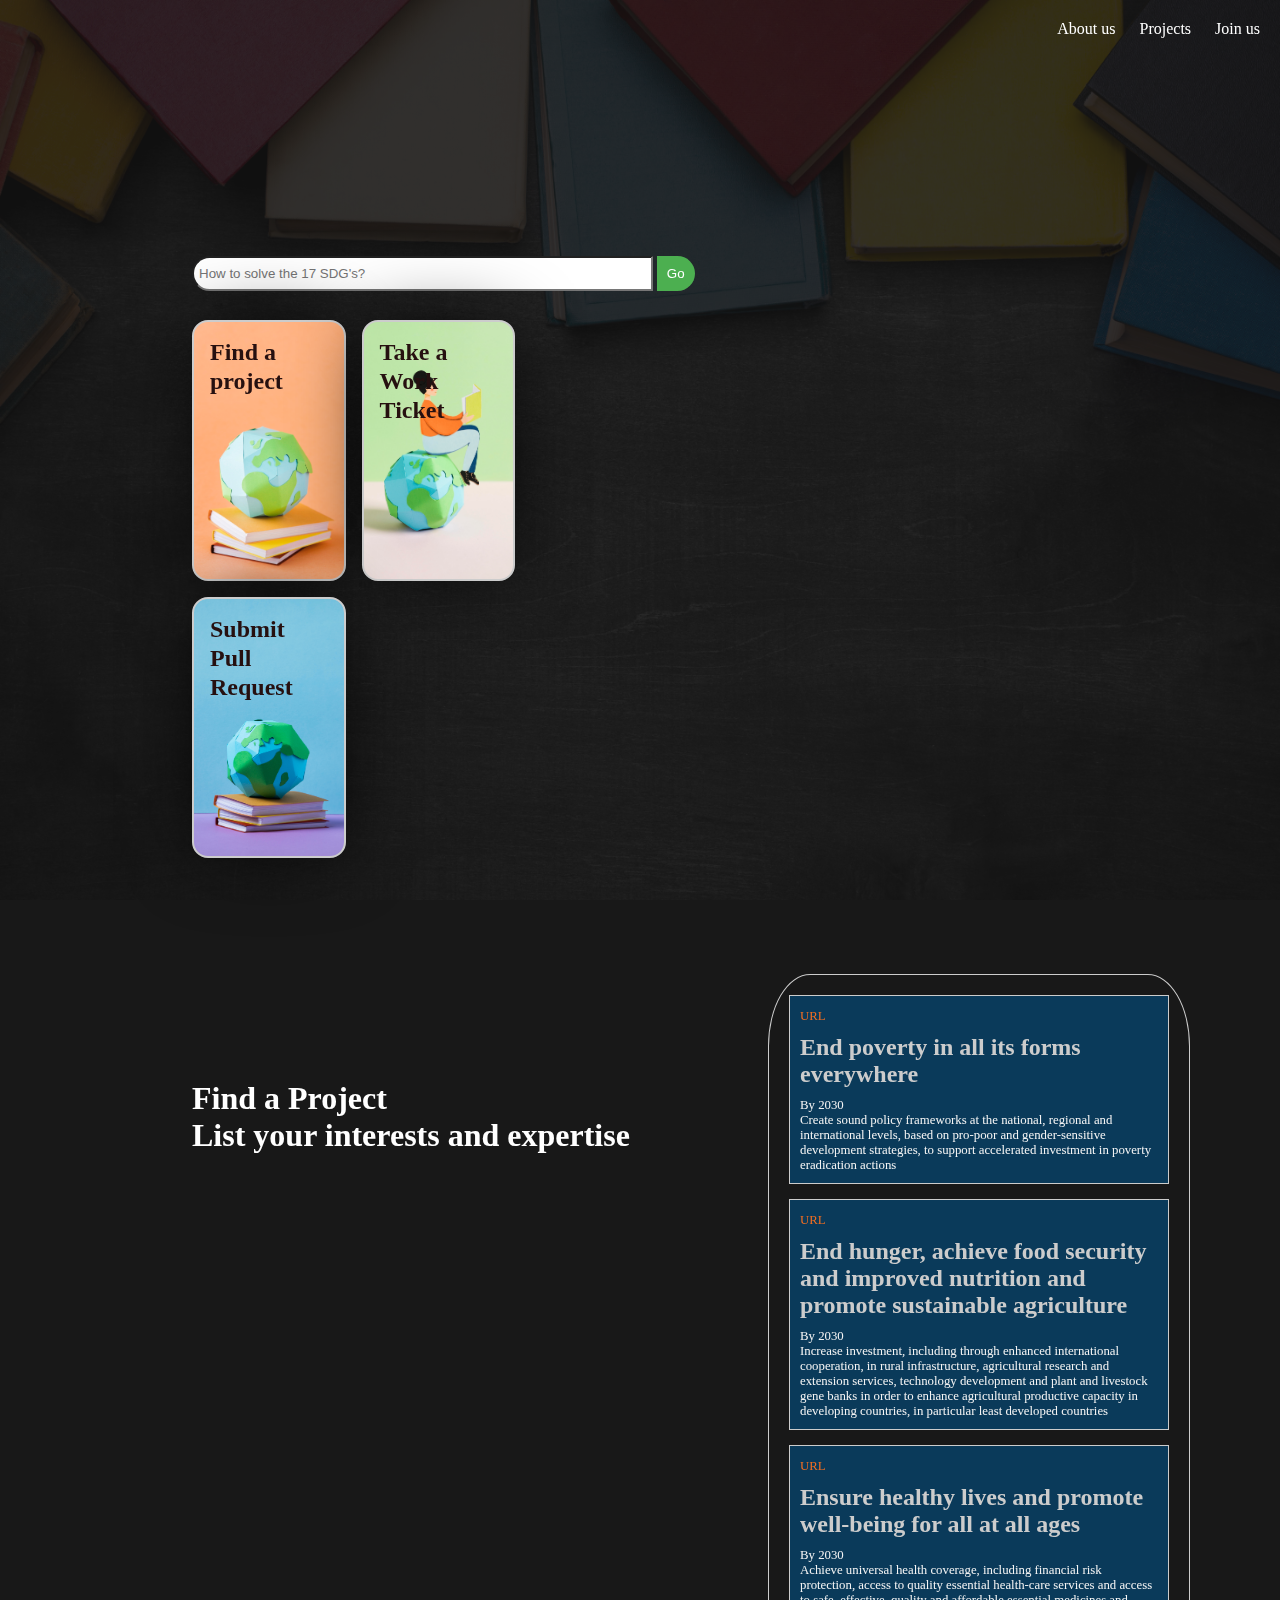
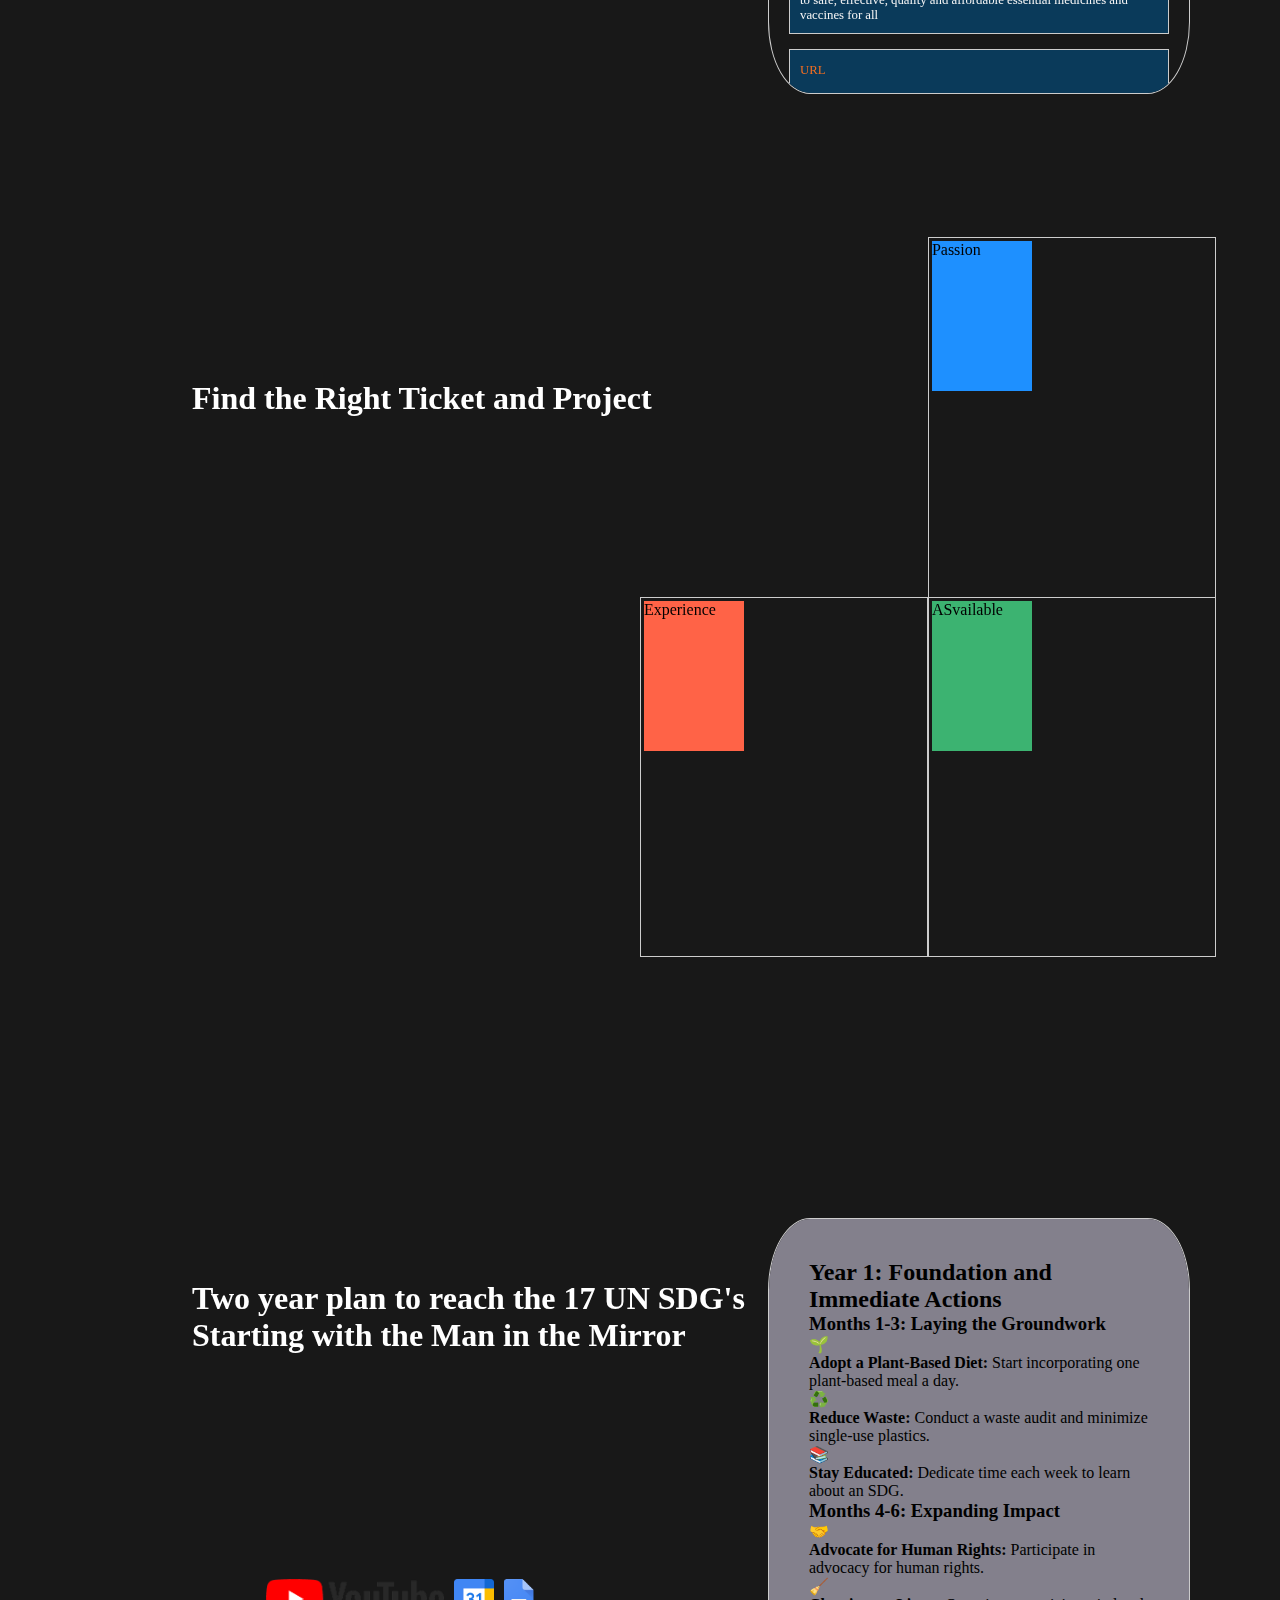
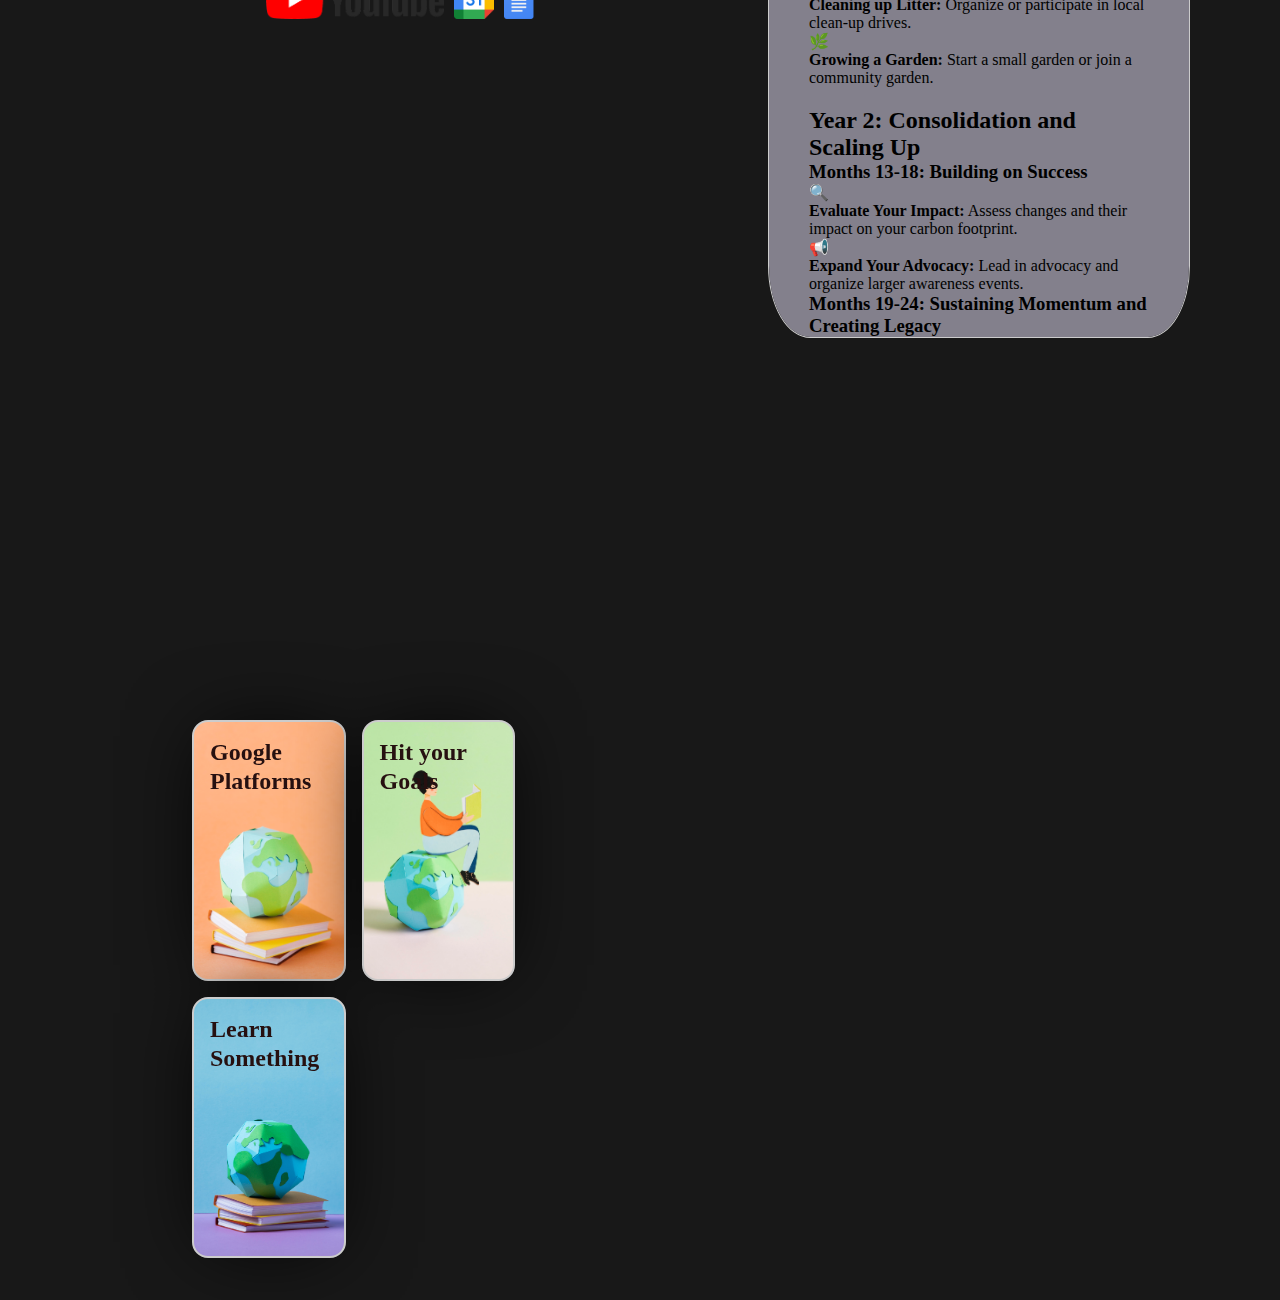
==== index.html @ 5438a2d6 "first draft of website" ====
<!DOCTYPE html>
<html lang="en">
<!-- HEAD STARTS -->

<head>
  <title>Sage</title>
  <!-- META STARTS -->
  <meta charset="utf-8">
  <meta http-equiv="X-UA-Compatible" content="IE=edge">
  <meta name="viewport" content="width=device-width, initial-scale=1, shrink-to-fit=no">
  <meta name="description" content="Daniela Gallegos Dupuis">
  <meta property="og:type" content="website">
  <!-- META ENDS -->
  <!-- FAVICON -->
  <link rel="icon" href="./img/logo.png">
  <!-- STYLES BEGIN -->
  <link rel="stylesheet" href="./styles/homepage.css">

  <!-- for card -->
  <script src="https://ajax.googleapis.com/ajax/libs/jquery/3.4.1/jquery.min.js"></script>
</head>
<!-- HEAD ENDS -->

<body>
  <!---------------------------------------------------------------------------------------------------------------------------------------------->
  <!-------------------------------------- Loader  --------------------------------------------------------------------------------------->
  <!---------------------------------------------------------------------------------------------------------------------------------------------->
  <div id="loader">
    <!-- Loading square for squar.red network -->
    <span class="loader"><span class="loader-inner"></span></span>
    <script>  $("#loader").fadeOut(3333);</script>
  </div>
  <!---------------------------------------------------------------------------------------------------------------------------------------------->
  <!-------------------------------------- Three main pathways  --------------------------------------------------------------------------------------->
  <!---------------------------------------------------------------------------------------------------------------------------------------------->

  <div id="choose_path">
    <div class="header"> 
      <a href="./Content/sdg_4.html">About us</a>
      <a href="./Content/account.html">Projects</a>
      <a target='_blank' href="https://github.com/danigallegdup/GoogleSolutionChallenge24">Join us</a>
    </div>

    <div class="search-container">
      <form id="search-form" action="/search" method="get">
        <input type="search" id="search-input" name="q" placeholder="How to solve the 17 SDG's?">
        <button type="submit" class="search-button">Go</button>
      </form>
    </div>

    <script>
      var stages = ['Second_stage', 'Third_stage', 'Fourth_stage', 'Footer'];
      var currentStage = 0;

      document.getElementById('search-form').addEventListener('submit', function (event) {
        event.preventDefault();
        document.getElementById(stages[currentStage]).scrollIntoView({ behavior: 'smooth' });
        currentStage = (currentStage + 1) % stages.length;
      });
    </script>

<section class="cards-wrapper">
  <div class="card-grid-space">
    <a class="card" href="./Content/Goals.html"
      style="background-image: url(./img/top-view-paper-earth-concept.jpg);">
      <div>
        <h1>Find a project</h1>
        <div class="tags">
        </div>
      </div>
    </a>
  </div>

  <div class="card-grid-space">
    <a class="card" href="./Content/S"
      style="background-image: url(./img/front-view-education-day-concept.jpg );">
      <div>
        <h1>Take a Work Ticket</h1>
        <div class="tags">
        </div>
      </div>
    </a>
  </div>

  <div class="card-grid-space">
    <a class="card" href="./Content/FeelingCurious.html"
      style="background-image: url(./img/environment-education-day-concept.jpg);">
      <div>
        <h1>Submit Pull Request</h1>
        <div class="tags">
        </div>
      </div>
    </a>
  </div>

</section>

  </div>

    <!---------------------------------------------------------------------------------------------------------------------------------------------->
  <!-------------------------------------- Second  main pathways  --------------------------------------------------------------------------------------->
  <!---------------------------------------------------------------------------------------------------------------------------------------------->


  <div id="Second_stage">
    <div class="format_header">
      <h2>Find a Project</h2>
      <h2>List your interests and expertise</h2>
    </div>
   
    <div class="search-results">
      <div class="result-box">
        <a href="https://sdgs.un.org/goals/goal1" class="result-url" target="_blank">URL</a>
        <h2 class="result-title">End poverty in all its forms everywhere</h2>
        <p class="result-date">By 2030</p>
      
        <p class="result-relevance">Create sound policy frameworks at the national, regional and international levels, based on pro-poor and gender-sensitive development strategies, to support accelerated investment in poverty eradication actions</p>
      </div>
      <!-- More result boxes can be added here -->

      <div class="result-box">
        <a href="https://sdgs.un.org/goals/goal2" class="result-url" target="_blank">URL</a>
        <h2 class="result-title">End hunger, achieve food security and improved nutrition and promote sustainable agriculture</h2>
        <p class="result-date">By 2030</p>
      
        <p class="result-relevance">Increase investment, including through enhanced international cooperation, in rural infrastructure, agricultural research and extension services, technology development and plant and livestock gene banks in order to enhance agricultural productive capacity in developing countries, in particular least developed countries</p>
      </div>
      <div class="result-box">
        <a href="https://sdgs.un.org/goals/goal3" class="result-url" target="_blank">URL</a>
        <h2 class="result-title">Ensure healthy lives and promote well-being for all at all ages</h2>
        <p class="result-date">By 2030</p>
      
        <p class="result-relevance">Achieve universal health coverage, including financial risk protection, access to quality essential health-care services and access to safe, effective, quality and affordable essential medicines and vaccines for all</p>
      </div>
      <div class="result-box">
        <a href="https://sdgs.un.org/goals/goal4" class="result-url" target="_blank">URL</a>
        <h2 class="result-title">Ensure inclusive and equitable quality education and promote lifelong learning opportunities for all</h2>
        <p class="result-date">By 2030</p>
      
        <p class="result-relevance">By 2030, eliminate gender disparities in education and ensure equal access to all levels of education and vocational training for the vulnerable, including persons with disabilities, indigenous peoples and children in vulnerable situations</p>
      </div>
      <div class="result-box">
        <a href="https://sdgs.un.org/goals/goal5" class="result-url" target="_blank">URL</a>
        <h2 class="result-title">Achieve gender equality and empower all women and girls</h2>
        <p class="result-date">By 2030</p>
      
        <p class="result-relevance">By 2030, eliminate gender disparities in education and ensure equal access to all levels of education and vocational training for the vulnerable, including persons with disabilities, indigenous peoples and children in vulnerable situations</p>
      </div>
      <div class="result-box">
        <a href="https://sdgs.un.org/goals/goal6" class="result-url" target="_blank">URL</a>
        <h2 class="result-title">Ensure availability and sustainable management of water and sanitation for all</h2>
        <p class="result-date">By 2030</p>
      
        <p class="result-relevance">By 2030, eliminate gender disparities in education and ensure equal access to all levels of education and vocational training for the vulnerable, including persons with disabilities, indigenous peoples and children in vulnerable situations</p>
      </div>
      <div class="result-box">
        <a href="https://sdgs.un.org/goals/goal7" class="result-url" target="_blank">URL</a>
        <h2 class="result-title">Ensure access to affordable, reliable, sustainable and modern energy for all</h2>
        <p class="result-date">By 2030</p>
      
        <p class="result-relevance">By 2030, eliminate gender disparities in education and ensure equal access to all levels of education and vocational training for the vulnerable, including persons with disabilities, indigenous peoples and children in vulnerable situations</p>
      </div>
      <div class="result-box">
        <a href="https://sdgs.un.org/goals/goal8" class="result-url" target="_blank">URL</a>
        <h2 class="result-title">Promote sustained, inclusive and sustainable economic growth, full and productive employment and decent work for all</h2>
        <p class="result-date">By 2030</p>
      
        <p class="result-relevance">By 2030, eliminate gender disparities in education and ensure equal access to all levels of education and vocational training for the vulnerable, including persons with disabilities, indigenous peoples and children in vulnerable situations</p>
      </div>
      <div class="result-box">
        <a href="https://sdgs.un.org/goals/goal9" class="result-url" target="_blank">URL</a>
        <h2 class="result-title">Build resilient infrastructure, promote inclusive and sustainable industrialization and foster innovation</h2>
        <p class="result-date">By 2030</p>
      
        <p class="result-relevance">By 2030, eliminate gender disparities in education and ensure equal access to all levels of education and vocational training for the vulnerable, including persons with disabilities, indigenous peoples and children in vulnerable situations</p>
      </div>
      <div class="result-box">
        <a href="https://sdgs.un.org/goals/goal10" class="result-url" target="_blank">URL</a>
        <h2 class="result-title"> Reduce inequality within and among countries  </h2>
        <p class="result-date">By 2030</p>
      
        <p class="result-relevance">By 2030, eliminate gender disparities in education and ensure equal access to all levels of education and vocational training for the vulnerable, including persons with disabilities, indigenous peoples and children in vulnerable situations</p>
      </div>
      <div class="result-box">
        <a href="https://sdgs.un.org/goals/goal11" class="result-url" target="_blank">URL</a>
        <h2 class="result-title">Make cities and human settlements inclusive, safe, resilient and sustainable</h2>
        <p class="result-date">By 2030</p>
      
        <p class="result-relevance">By 2030, eliminate gender disparities in education and ensure equal access to all levels of education and vocational training for the vulnerable, including persons with disabilities, indigenous peoples and children in vulnerable situations</p>
      </div>
      <div class="result-box">
        <a href="https://sdgs.un.org/goals/goal12" class="result-url" target="_blank">URL</a>
        <h2 class="result-title">Ensure sustainable consumption and production patterns</h2>
        <p class="result-date">By 2030</p>
      
        <p class="result-relevance">By 2030, eliminate gender disparities in education and ensure equal access to all levels of education and vocational training for the vulnerable, including persons with disabilities, indigenous peoples and children in vulnerable situations</p>
      </div>
    <div class="result-box">
      <a href="https://sdgs.un.org/goals/goal13" class="result-url" target="_blank">URL</a>
      <h2 class="result-title">Take urgent action to combat climate change and its impacts</h2>
      <p class="result-date">By 2030</p>
    
      <p class="result-relevance">By 2030, eliminate gender disparities in education and ensure equal access to all levels of education and vocational training for the vulnerable, including persons with disabilities, indigenous peoples and children in vulnerable situations</p>
    </div>
    <div class="result-box">
      <a href="https://sdgs.un.org/goals/goal14" class="result-url" target="_blank">URL</a>
      <h2 class="result-title">Conserve and sustainably use the oceans, seas and marine resources for sustainable development</h2>
      <p class="result-date">By 2030</p>
    
      <p class="result-relevance">By 2030, eliminate gender disparities in education and ensure equal access to all levels of education and vocational training for the vulnerable, including persons with disabilities, indigenous peoples and children in vulnerable situations</p>
    </div>
    <div class="result-box">
      <a href="https://sdgs.un.org/goals/goal15" class="result-url" target="_blank">URL</a>
      <h2 class="result-title">Protect, restore and promote sustainable use of terrestrial ecosystems, sustainably manage forests, combat desertification, and halt and reverse land degradation and halt biodiversity loss</h2>
      <p class="result-date">By 2030</p>
    
      <p class="result-relevance">By 2030, eliminate gender disparities in education and ensure equal access to all levels of education and vocational training for the vulnerable, including persons with disabilities, indigenous peoples and children in vulnerable situations</p>
    </div>
    <div class="result-box">
      <a href="https://sdgs.un.org/goals/goal16" class="result-url" target="_blank">URL</a>
      <h2 class="result-title">Promote peaceful and inclusive societies for sustainable development, provide access to justice for all and build effective, accountable and inclusive institutions at all levels</h2>
      <p class="result-date">By 2030</p>
    
      <p class="result-relevance">By 2030, eliminate gender disparities in education and ensure equal access to all levels of education and vocational training for the vulnerable, including persons with disabilities, indigenous peoples and children in vulnerable situations</p>
    </div>
    <div class="result-box">
      <a href="https://sdgs.un.org/goals/goal17" class="result-url" target="_blank">URL</a>
      <h2 class="result-title">Strengthen the means of implementation and revitalize the Global Partnership for Sustainable Development</h2>
      <p class="result-date">By 2030</p>
    
      <p class="result-relevance">Assist developing countries in attaining long-term debt sustainability through coordinated policies aimed at fostering debt financing, debt relief and debt restructuring, as appropriate, and address the external debt of highly indebted poor countries to reduce debt distress</p>
    </div>
  </div>

  </div>

  <div id="Third_stage">
    <div class="format_header">
      <h2>Find the Right Ticket and Project</h2>
    </div>

    <div class="container">
      <div class="bunch-A">
        <div class="item-container">
          <div class="item" style="background-color: #ff6347;"></div>
          <div class="item" style="background-color: #3cb371;"></div>
          <div class="item" style="background-color: #1e90ff;"></div>
          <div class="item" style="background-color: #ff6347;"></div>
          <div class="item" style="background-color: #3cb371;">Interest</div>
          <div class="item" style="background-color: #1e90ff;">Passion </div>
        </div>
        <!-- Content of bunch A -->
      </div>
      <div class="bunch-B">
        <div class="item-container">
          <div class="item" style="background-color: #ff6347;"></div>
          <div class="item" style="background-color: #3cb371;"></div>
          <div class="item" style="background-color: #1e90ff;"></div>
          <div class="item" style="background-color: #3cb371;"></div>
          <div class="item" style="background-color: #3cb371;">Skills</div>
          <div class="item" style="background-color: #ff6347;">Experience</div>
        </div>
        <!-- Content of bunch B -->
      </div>
      <div class="bunch-C">
        <div class="item-container">
          <div class="item" style="background-color: #ff6347;"></div>
          <div class="item" style="background-color: #ff6347;"></div>
          <div class="item" style="background-color: #1e90ff;"></div>
          <div class="item" style="background-color: #3cb371;">ASvailable</div>
        </div>
        <!-- Content of bunch C -->
      </div>
    </div>
  </div>



  <div id="Fourth_stage">
    <div class="format_header">
      <h2>Two year plan to reach the 17 UN SDG's</h2>
      <h2>Starting with the Man in the Mirror</h2>
    </div>
    <div class = "icon_format" >
      <div class="icon-row">
        <a href="https://www.youtube.com" target="_blank">
            <img src="./img/new_Icons/yt_logo_rgb_light.png" alt="YouTube" class="icon">
        </a>
        <a href="https://calendar.google.com" target="_blank">
            <img src="./img/new_Icons/Google_Calendar_icon_(2020).svg.png" alt="Google Calendar" class="icon">
        </a>
        <a href="https://docs.google.com" target="_blank">
            <img src="./img/new_Icons/Google_Docs_Logo_64px.png" alt="Google Docs" class="icon">
        </a>
    </div>

    </div>
    <div class="search-results">
      <div class="timeline-container">
        <!-- Year 1: Foundation and Immediate Actions -->
        <div class="year-section" id="year1">
            <h2>Year 1: Foundation and Immediate Actions</h2>
            <!-- Months 1-3: Laying the Groundwork -->
            <div class="action-item">
                <h3>Months 1-3: Laying the Groundwork</h3>
                <div class="actions">
                    <div class="sdg-icon">🌱</div>
                    <p><strong>Adopt a Plant-Based Diet:</strong> Start incorporating one plant-based meal a day.</p>
                    <div class="sdg-icon">♻️</div>
                    <p><strong>Reduce Waste:</strong> Conduct a waste audit and minimize single-use plastics.</p>
                    <div class="sdg-icon">📚</div>
                    <p><strong>Stay Educated:</strong> Dedicate time each week to learn about an SDG.</p>
                </div>
            </div>
            <!-- Months 4-6: Expanding Impact -->
            <div class="action-item">
                <h3>Months 4-6: Expanding Impact</h3>
                <div class="actions">
                    <div class="sdg-icon">🤝</div>
                    <p><strong>Advocate for Human Rights:</strong> Participate in advocacy for human rights.</p>
                    <div class="sdg-icon">🧹</div>
                    <p><strong>Cleaning up Litter:</strong> Organize or participate in local clean-up drives.</p>
                    <div class="sdg-icon">🌿</div>
                    <p><strong>Growing a Garden:</strong> Start a small garden or join a community garden.</p>
                </div>
            </div>
        </div>
        <!-- Year 2: Consolidation and Scaling Up -->
        <div class="year-section" id="year2">
            <h2>Year 2: Consolidation and Scaling Up</h2>
            <!-- Months 13-18: Building on Success -->
            <div class="action-item">
                <h3>Months 13-18: Building on Success</h3>
                <div class="actions">
                    <div class="sdg-icon">🔍</div>
                    <p><strong>Evaluate Your Impact:</strong> Assess changes and their impact on your carbon footprint.</p>
                    <div class="sdg-icon">📢</div>
                    <p><strong>Expand Your Advocacy:</strong> Lead in advocacy and organize larger awareness events.</p>
                </div>
            </div>
            <!-- Months 19-24: Sustaining Momentum and Creating Legacy -->
            <div class="action-item">
                <h3>Months 19-24: Sustaining Momentum and Creating Legacy</h3>
                <div class="actions">
                    <div class="sdg-icon">👥</div>
                    <p><strong>Mentor Others:</strong> Share experiences and mentor individuals or groups.</p>
                    <div class="sdg-icon">📜</div>
                    <p><strong>Contribute to Policy Making:</strong> Engage with policymakers and advocate for supportive policies.</p>
                </div>
            </div>
        </div>
    </div>
    </div>
    

     
    </div>

    <div id="Footer">  
      <section class="cards-wrapper">
        <div class="card-grid-space">
          <a class="card" href="./Content/Goals.html"
            style="background-image: url(./img/top-view-paper-earth-concept.jpg);">
            <div>
              <h1>Google Platforms</h1>
              <div class="tags">
              </div>
            </div>
          </a>
        </div>
  
        <div class="card-grid-space">
          <a class="card" href="./Content/S"
            style="background-image: url(./img/front-view-education-day-concept.jpg );">
            <div>
              <h1>Hit your Goals</h1>
              <div class="tags">
              </div>
            </div>
          </a>
        </div>
  
        <div class="card-grid-space">
          <a class="card" href="./Content/FeelingCurious.html"
            style="background-image: url(./img/environment-education-day-concept.jpg);">
            <div>
              <h1>Learn Something</h1>
              <div class="tags">
              </div>
            </div>
          </a>
        </div>
  
      </section>
    </div>
  


</body>

</html>
---- styles/homepage.css ----
* {
    margin: 0;
    padding: 0;
    overflow: -moz-scrollbars-none; /* Optional: this disables the scrollbar in Firefox */
    -ms-overflow-style: none; /* IE and Edge */
    scrollbar-width: none; /* Firefox */
    
}

::-webkit-scrollbar {
  display: none;
}

#loader {
    background-color: #121212;
    text-align: center;
    height: 100vh;
    /* For 100% screen height */
    width: 100%;
    /* For 100% screen width */
    position: absolute;
    top:0;
    
}

.header {
    position: fixed;
    right: 0;
    top: 0;
    padding: 20px;
    text-align: right;
}
.header a {
    margin-left: 20px;
    color: #ffffff;
    text-decoration: none;
}

.header a:hover {
    color: #aa884a;    
}

#choose_path {
    background-image: url("../img/top-view-hardback-books-with-copy-space.jpg");
    background-repeat: repeat;
    background-size: 100% 100%;
    height: 100vh;
    /* For 100% screen height */
    width: 100%;
    /* For 100% screen width */
}

#Second_stage{
  background-color: #181818;
  background-size: 100% 100%;
  height: 100vh;
  /* For 100% screen height */
  width: 100%;
  /* For 100% screen width */
}

.search-results {
  position: relative;
  right: -60%;
  top: 0;
  width: 33%; /* Adjust this value to control the width of the card */
  height: 80vh; /* This makes the card the full height of the viewport */
  overflow-y: auto; /* This makes the card scrollable */
  border: 1px solid #ccc; /* This adds a border around the card */
  padding: 20px; /* This adds some space inside the card */
  box-sizing: border-box; /* This ensures the padding and border are included in the card's width and height */
}



.search-results {
  /* Other styles for the search results card */
  display: flex;
  flex-direction: column;
  align-items: flex-start;
  border-radius: 10%;
 
}

.result-box {
  border: 1px solid #ccc;
  padding: 10px;
  margin-bottom: 15px;
  width: 100%;
  box-sizing: border-box;
  background-color:#0A3A5A;
}

.result-url {
  font-size: 0.8em;
  color: #F26D21;
  text-decoration: none;
}

.result-title {
  margin: 10px 0;
  color:#ccc;
}

.result-date, .result-type, .result-relevance {
  margin: 0;
  font-size: 0.8em;
  color: #f4f4f4;
}

#Third_stage{
  background-color: #181818;
  background-size: 100% 100%;
  height: 100vh;
  /* For 100% screen height */
  width: 100%;
  /* For 100% screen width */
}

.container {
  display: grid;
  margin-left: 50%;
  grid-template-columns: 1fr 1fr;
  grid-template-rows: 1fr 1fr;
  height: 80vh;
  width: 45vw; /* Adjust this value to control the height of the container */
}

.bunch-A {
  padding: 1%;
  grid-column: 2;
  grid-row: 1 / span 2;
  border: 1px solid #ccc;
  /* Other styles for bunch A */
}

.bunch-B {
  padding: 1%;
  grid-column: 1;
  grid-row: 2;
  border: 1px solid #ccc;
  /* Other styles for bunch B */
}

.bunch-C {
  padding: 1%;
  grid-column: 2;
  grid-row: 2;
  border: 1px solid #ccc;
  /* Other styles for bunch C */
}

.item-container {
  position: relative;
  width: 100px;
  height: 150px;
  transition: all 0.5s;
}

.item {
  position: absolute;
  width: 100%;
  height: 100%;
  transition: all 0.5s;
}

.item-container:hover {
  display: grid;
  grid-template-columns: repeat(2, 1fr);
  width: 300px;
  height:200px ;
}

.item-container:hover .item {
  position: static;
}

#Fourth_stage .search-results{
  background-color: #83808c;
}

#Fourth_stage{
  background-color: #181818;
  background-size: 100% 100%;
  height: 100vh;
  /* For 100% screen height */
  width: 100%;
  /* For 100% screen width */
}

#Footer{
  background-color: #181818;
  background-size: 100% 100%;
  height: 100vh;
  /* For 100% screen height */
  width: 100%;
  /* For 100% screen width */
}

.icon-row {
  display: flex;
  justify-content:left;
  
}

.icon_format {
  position: relative;
  top: 45%;
  margin-left: 20%;
  
}

.icon {
   /* Adjust this value to control the size of the icons */
  height: 40px; /* Adjust this value to control the size of the icons */
  padding-left: 10px;
}

.timeline-container {
  display: grid;
  grid-template-columns: repeat(auto-fit, minmax(300px, 1fr));
  gap: 20px;
  padding: 20px;
}

.sdg-icon {
  transition: transform 0.3s ease, box-shadow 0.3s ease;
}
.sdg-icon:hover {
  transform: scale(1.1);
  box-shadow: 0px 0px 15px rgba(0,0,0,0.2);
}

.action-item:focus-within .action-details,
.action-item:hover .action-details {
  opacity: 1;
  visibility: visible;
}

.progress-bar {
  height: 5px;
  background-color: #ddd;
  position: relative;
  width: 100%;
}
.progress-bar::after {
  content: '';
  height: 5px;
  background: linear-gradient(to right, #4caf50, #81c784);
  position: absolute;
  left: 0;
  top: 0;
  width: 0%; /* Dynamically update this width based on scroll or navigation progress */
  transition: width 0.4s ease;
}

@keyframes pulse {
  0% {
    transform: scale(1);
  }
  50% {
    transform: scale(1.05);
  }
  100% {
    transform: scale(1);
  }
}
.milestone-reached .sdg-icon {
  animation: pulse 1s infinite;
}

@media (max-width: 768px) {
  .timeline-container {
    grid-template-columns: 1fr;
  }
}


 h1 {
	font-size: 2em;
	color: #261010;
	text-align: left;
	margin-bottom: 1%;
}

.format_header{
  position: relative;
  top: 20%; /* Adjust this value to move the header up or down */
  margin-left: 15%; 
  text-align: center;
}

.format_header h2 {
	font-size: 2em;
	color:  #ffffff;
	text-align: left;
}

input[type="search"] {
  width: 36vw;
  height: 35px;
  border-radius: 20px 0 0 20px;
  padding: 1%;
}

input[type="submit"] {
  height: 31px;
}

.search-container {
  position: fixed;
  padding-top: 20%;
  padding-left: 15%; 
  text-align: center;
}

.search-input {
  padding: 10px;
  width: 40%;
  height: 35px;
  max-width: 500px;
  border: none;
  border-radius: 20px 0 0 20px;
  outline: none;
}

.search-button {
  padding: 10px;
  border: none;
  background-color: #4CAF50;
  color: white;
  cursor: pointer;
  border-radius: 0 20px 20px 0;
  outline: none;
}

.search-input:focus + .search-button {
  background-color: #45a049;
}


@import url('https://fonts.googleapis.com/css?family=Heebo:400,700|Open+Sans:400,700');

:root {
  --color: #3c3163;
  --transition-time: 0.7s;
}

* {
  box-sizing: border-box;
}

#Interested {
	margin: 0px;
    font-family: 'Open Sans';
    font-family: -apple-system, BlinkMacSystemFont, 'Segoe UI', Roboto, Oxygen, Ubuntu, Cantarell, 'Open Sans', 'Helvetica Neue', sans-serif;
}

a {
  color: inherit;
}

.cards-wrapper {
padding-top: 25%;
padding-left: 15%;  
  display: grid;
  justify-content: center;
  align-items: center;
  grid-template-columns: repeat(3, 1fr);
  grid-gap: 1rem;
  width: max-content;
 
}

.card {
  font-family: 'Heebo';
  --bg-filter-opacity: 0.5;
  background-image: linear-gradient(rgba(0,0,0,var(--bg-filter-opacity)),rgba(0,0,0,var(--bg-filter-opacity))), var(--bg-img);
  height: 29vh;
  width: 12vw;
  font-size: 1em;
  color: white;
  border-radius: 1em;
  padding: 1em;
  display: flex;
  align-items: flex-start;
  background-size: cover;
  background-position: center;
  box-shadow: 0 0 5em -1em black;
  transition: all, var(--transition-time);
  position: relative;
  overflow: hidden;
  border: 2px solid #ccc;
  text-decoration: none;
}

.card:hover {
  transform: rotate(0);
}

.card h1 {
  margin: 0;
  font-size: 1.5em;
  line-height: 1.2em;
}

.card p {
  font-size: 0.75em;
  font-family: 'Open Sans';
  margin-top: 0.5em;
  line-height: 2em;
  color: rgba(255, 255, 255, 0);
}
.card:hover p {
  color: white;
}

.card .tags {
  display: flex;
}

.card .tags .tag {
  font-size: 0.75em;
  background: rgba(255, 255, 255, 0);
  color: rgba(255, 255, 255, 0);
  border-radius: 0.3rem;
  padding: 0 0.5em;
  margin-right: 0.5em;
  line-height: 1.5em;
  transition: all, var(--transition-time);
}

.card:hover .tags .tag {
  background: var(--color);
  color: white;
}

.card .date {
  position: absolute;
  top: 0;
  right: 0;
  font-size: 0.75em;
  padding: 1em;
  line-height: 1em;
  opacity: .8;
}

.card:before, .card:after {
  content: '';
  transform: scale(0);
  transform-origin: top left;
  border-radius: 50%;
  position: absolute;
  left: -50%;
  top: -50%;
  z-index: -5;
  transition: all, var(--transition-time);
  transition-timing-function: ease-in-out;
}

.card:before {
  background: #ddd;
  width: 250%;
  height: 250%;
}

.card:after {
  background: rgb(188, 143, 143);
  width: 200%;
  height: 200%;
}

.card:hover {
  color: var(--color);
}

.card:hover:before, .card:hover:after {
  transform: scale(1);
}

.card-grid-space .num {
  font-size: 1em;
  margin-bottom: 0.2rem;
  margin-left: 0.1rem;
  color:beige;
}

.info {
  font-size: 1.2em;
  display: flex;
  padding: 1em 3em;
  height: 3em;
}
 
.info h1 {
  font-size: 1.5em;
  font-weight: normal;
  color: antiquewhite;
}

/* MEDIA QUERIES */
@media screen and (max-width: 1285px) {
  .cards-wrapper {
    grid-template-columns: repeat(2, 1fr);
  }
}

@media screen and (max-width: 900px) {
  .cards-wrapper {
    grid-template-columns: 1fr 1fr;
  }
  .card{
    width: 40vw;
  } 

  .info {
    justify-content: center;
  }
  .card-grid-space .num {
    margin-left: 0;
    text-align: center;
    color: azure;
  }
}



@media screen and (max-width: 450px) {
  .info {
    display: block;
    text-align: center;
  }
  .info h1 {
    margin: 0;
  }
}
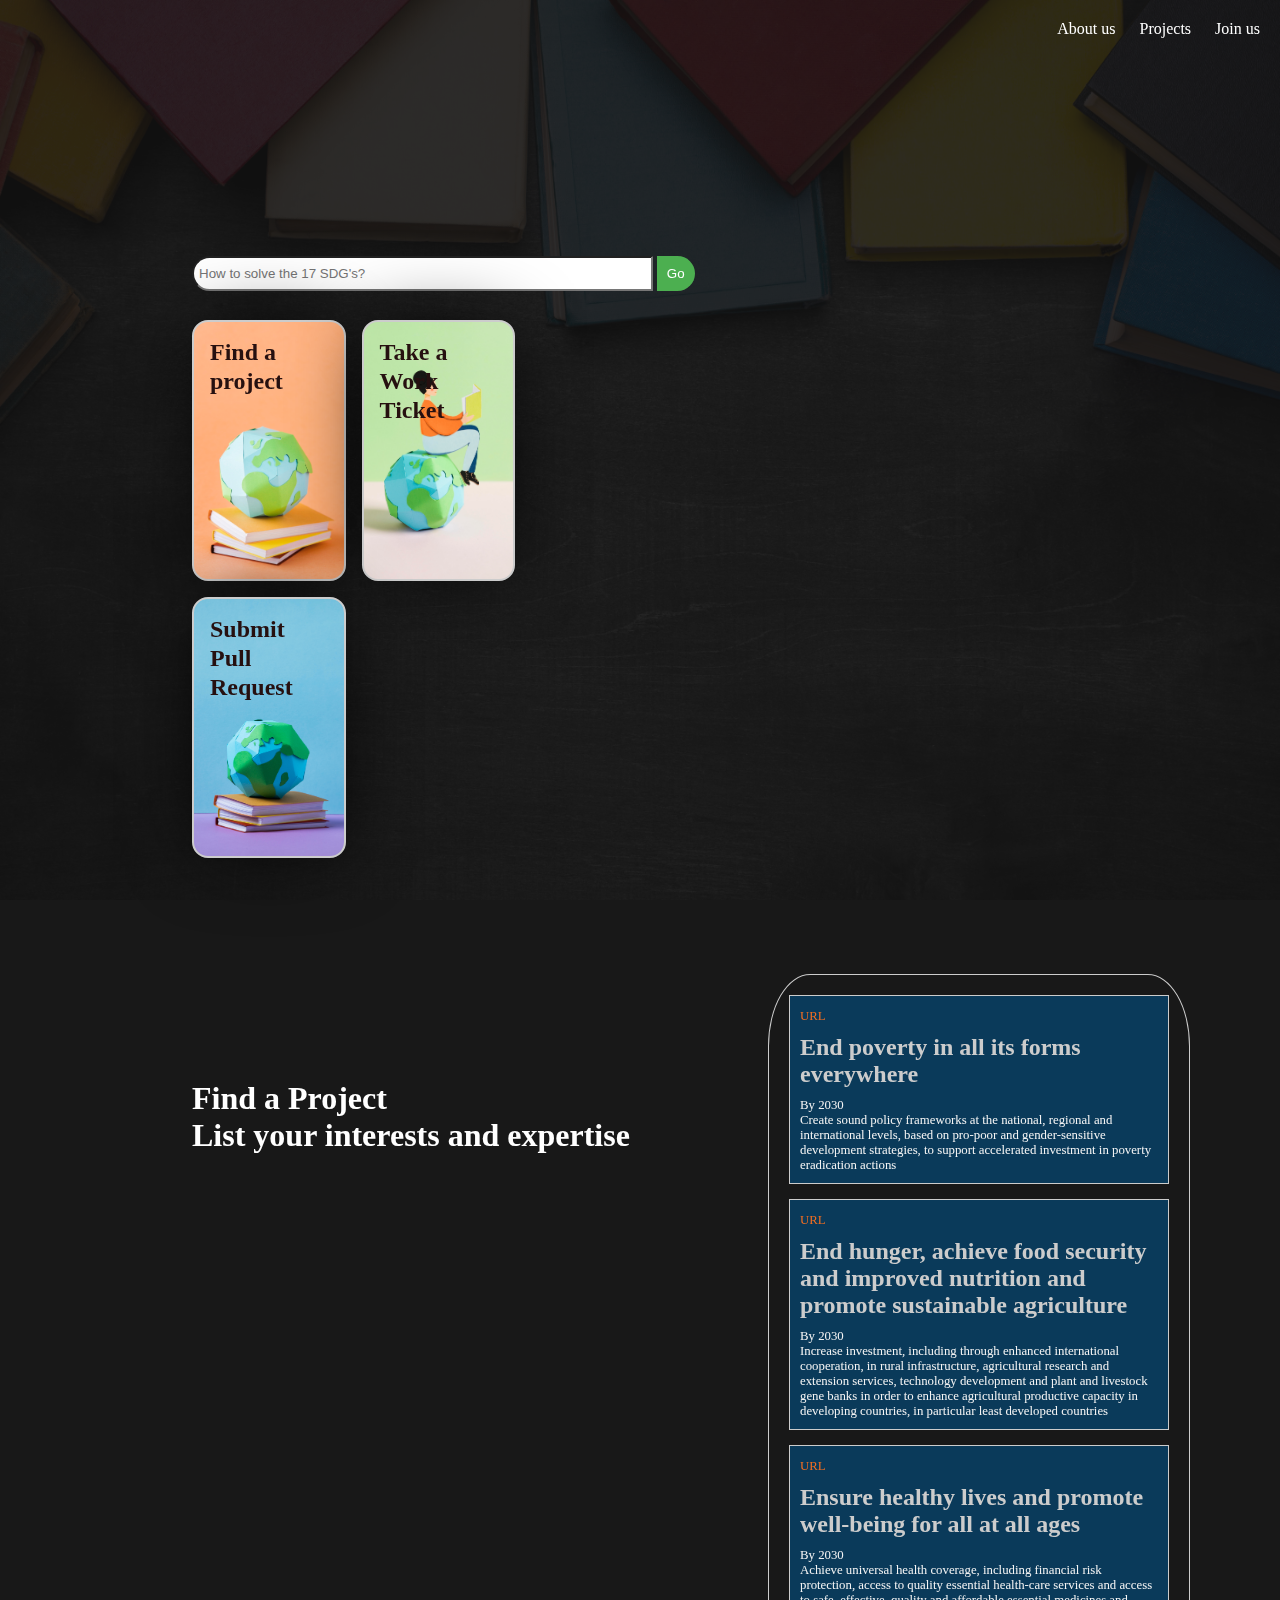
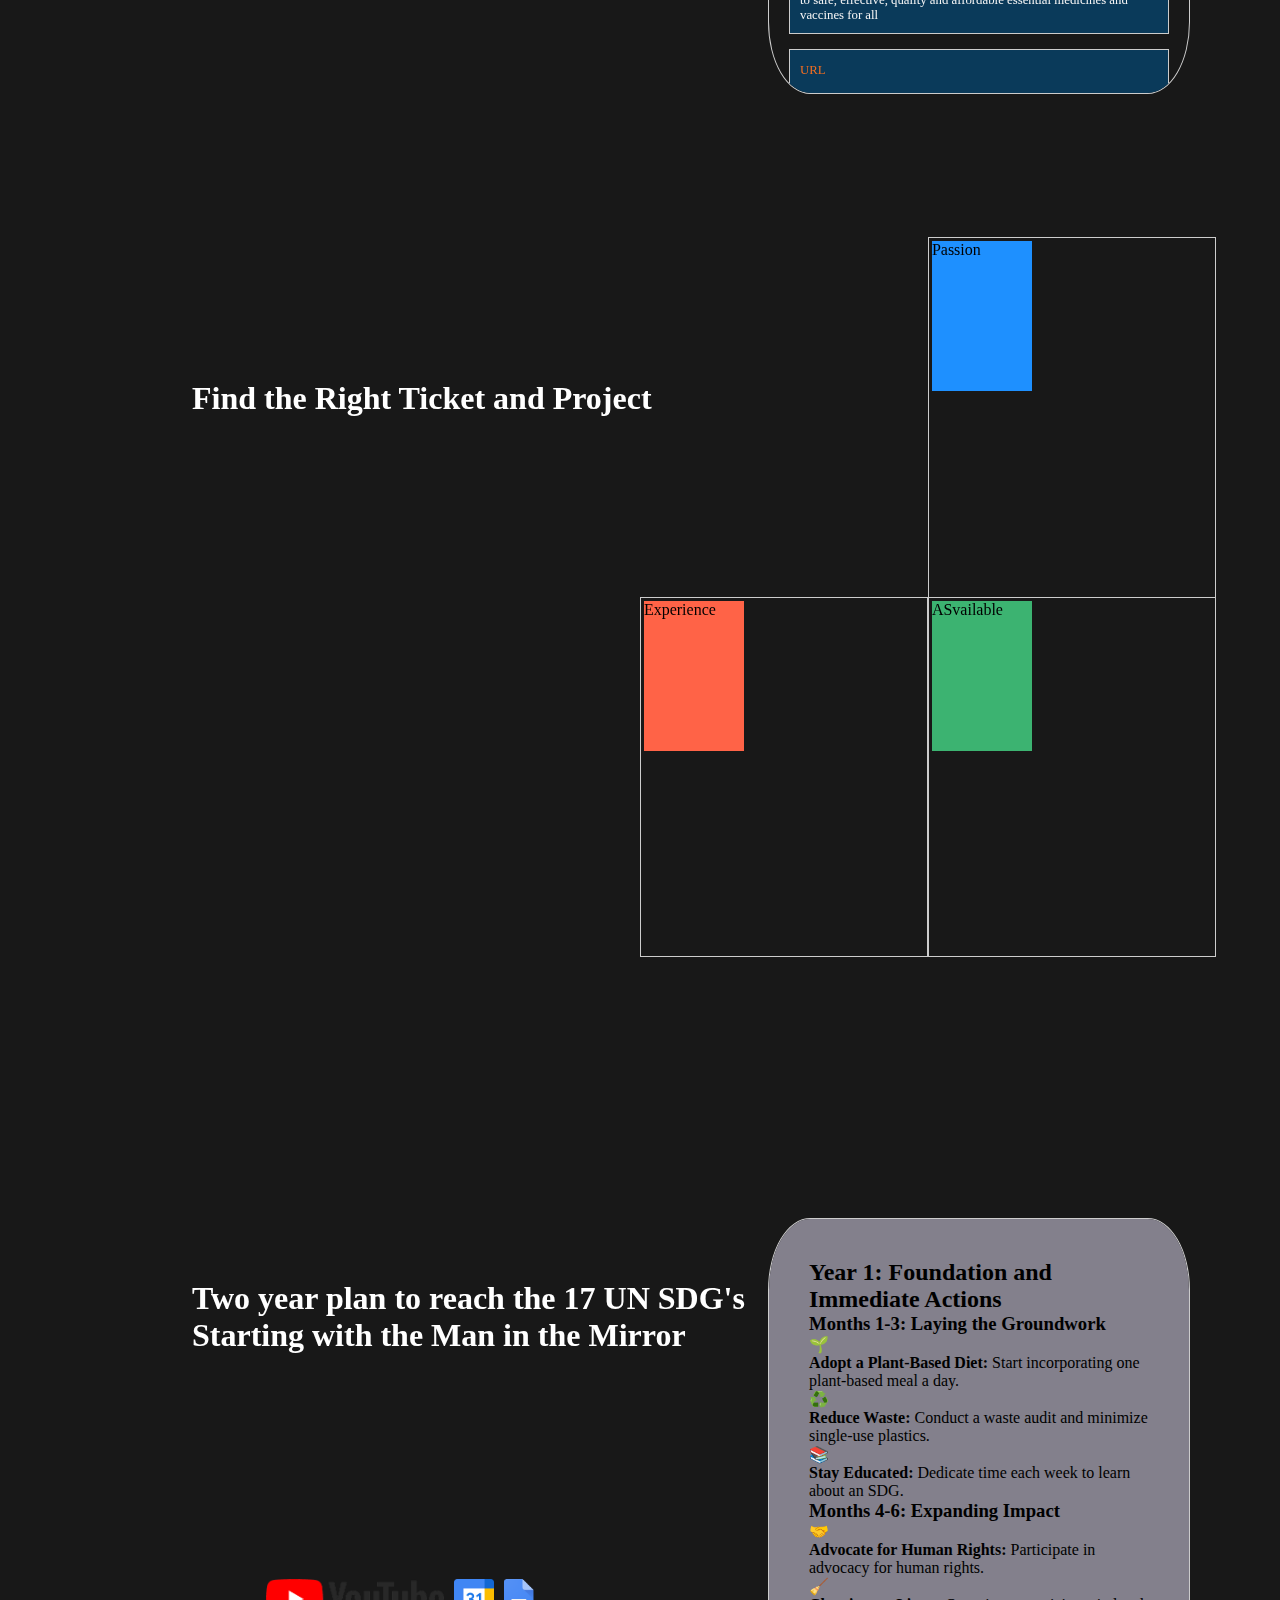
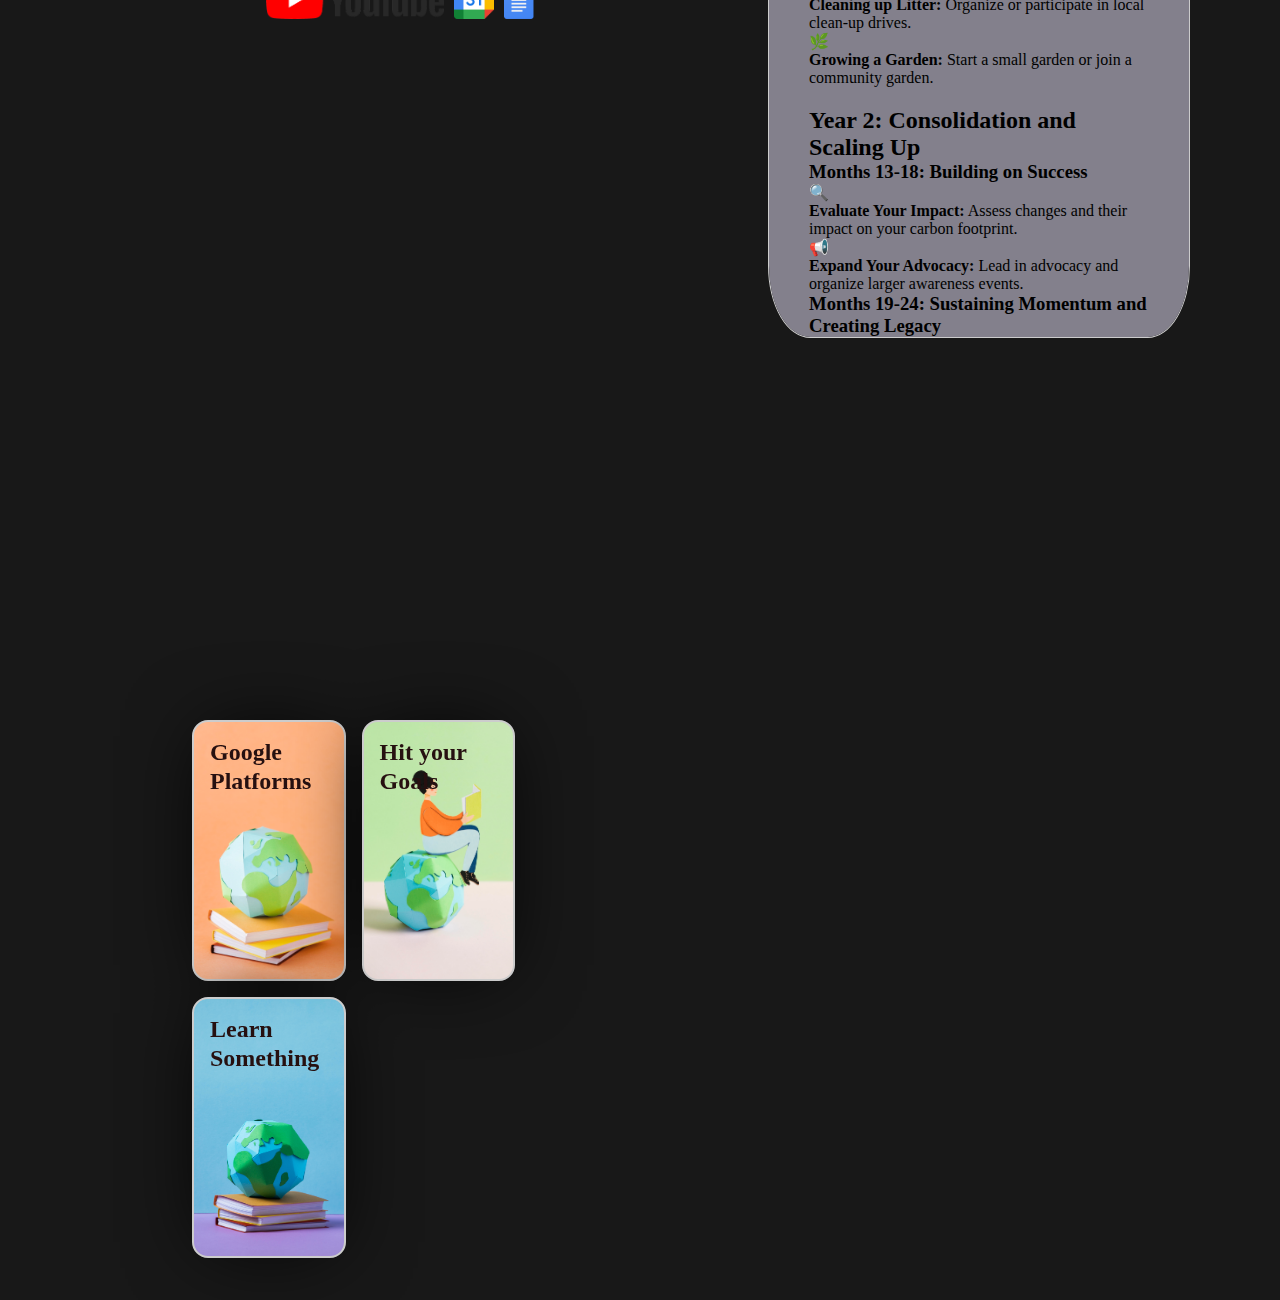
==== commit b8840a04: "first draft logo" ====
--- a/index.html
+++ b/index.html
@@ -12,7 +12,7 @@
   <meta property="og:type" content="website">
   <!-- META ENDS -->
   <!-- FAVICON -->
-  <link rel="icon" href="./img/logo.png">
+  <link rel="icon" href="./img/Logo.png">
   <!-- STYLES BEGIN -->
   <link rel="stylesheet" href="./styles/homepage.css">
 
